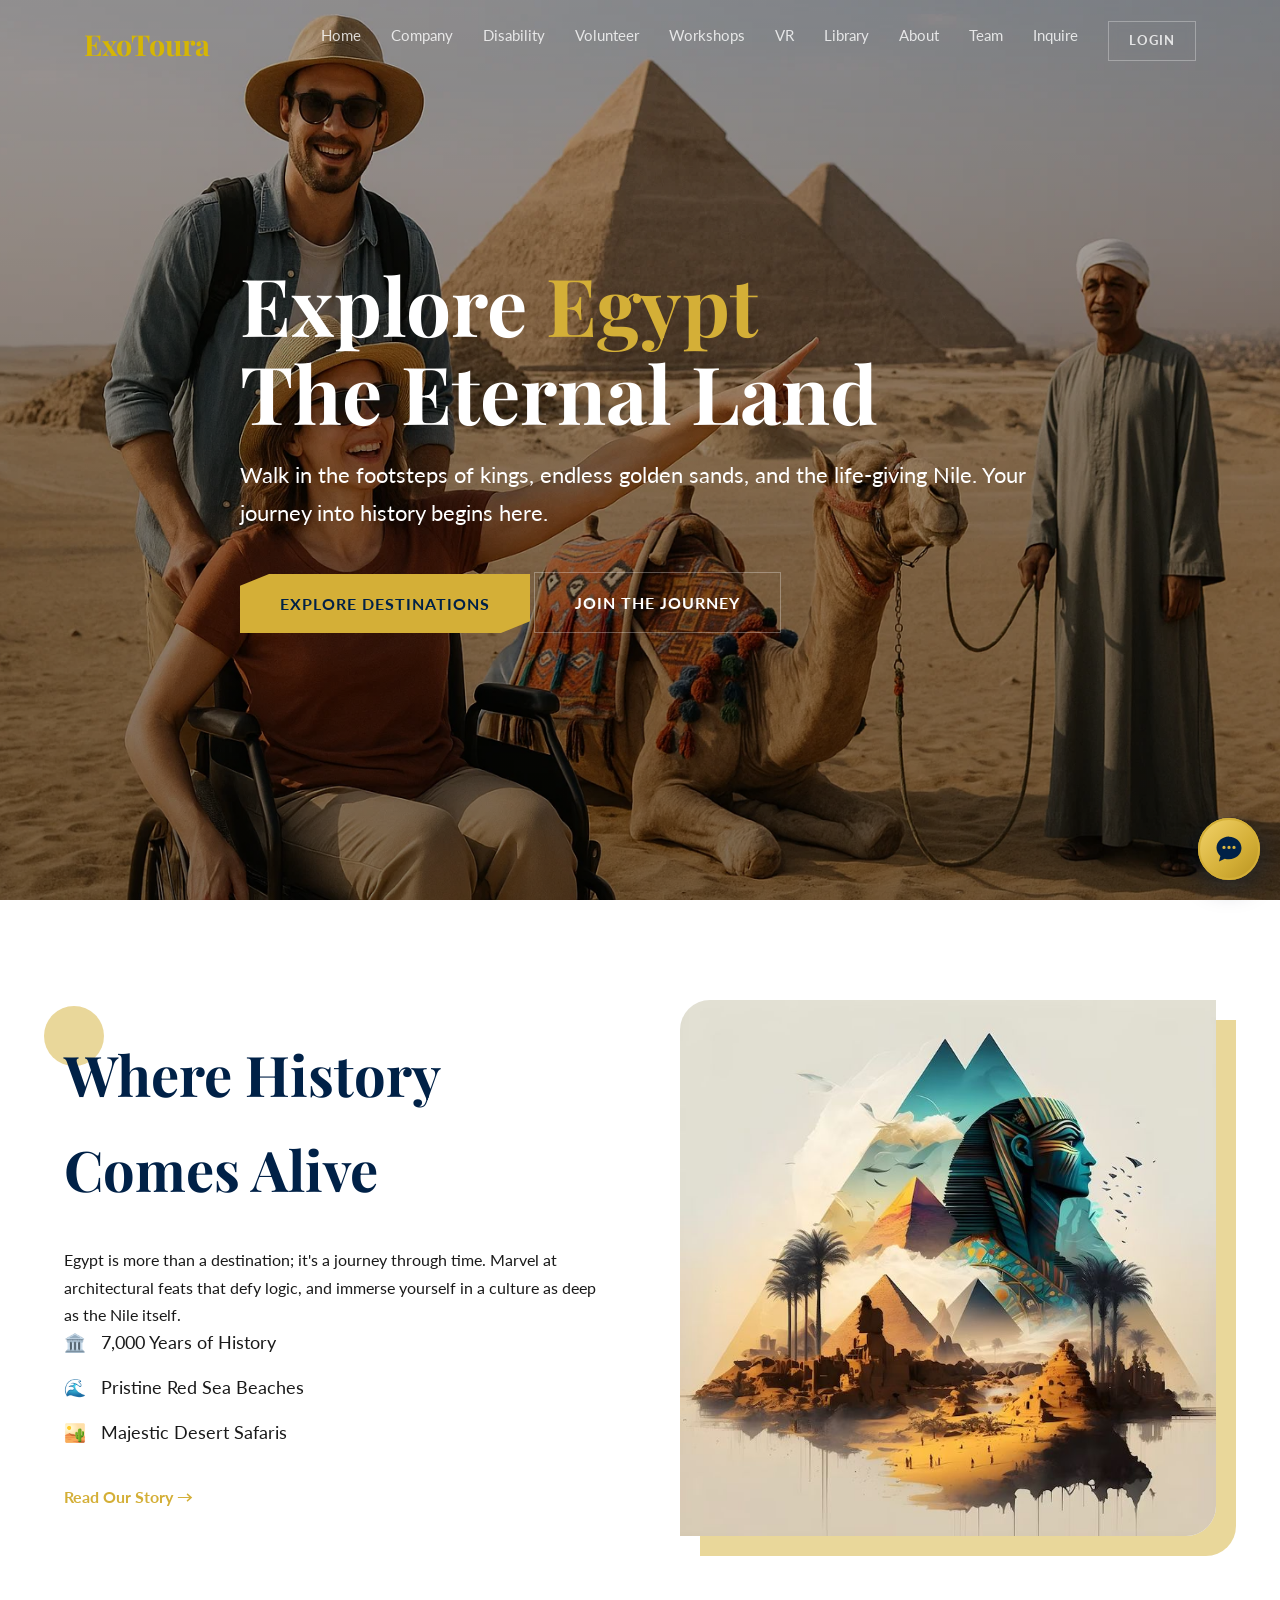
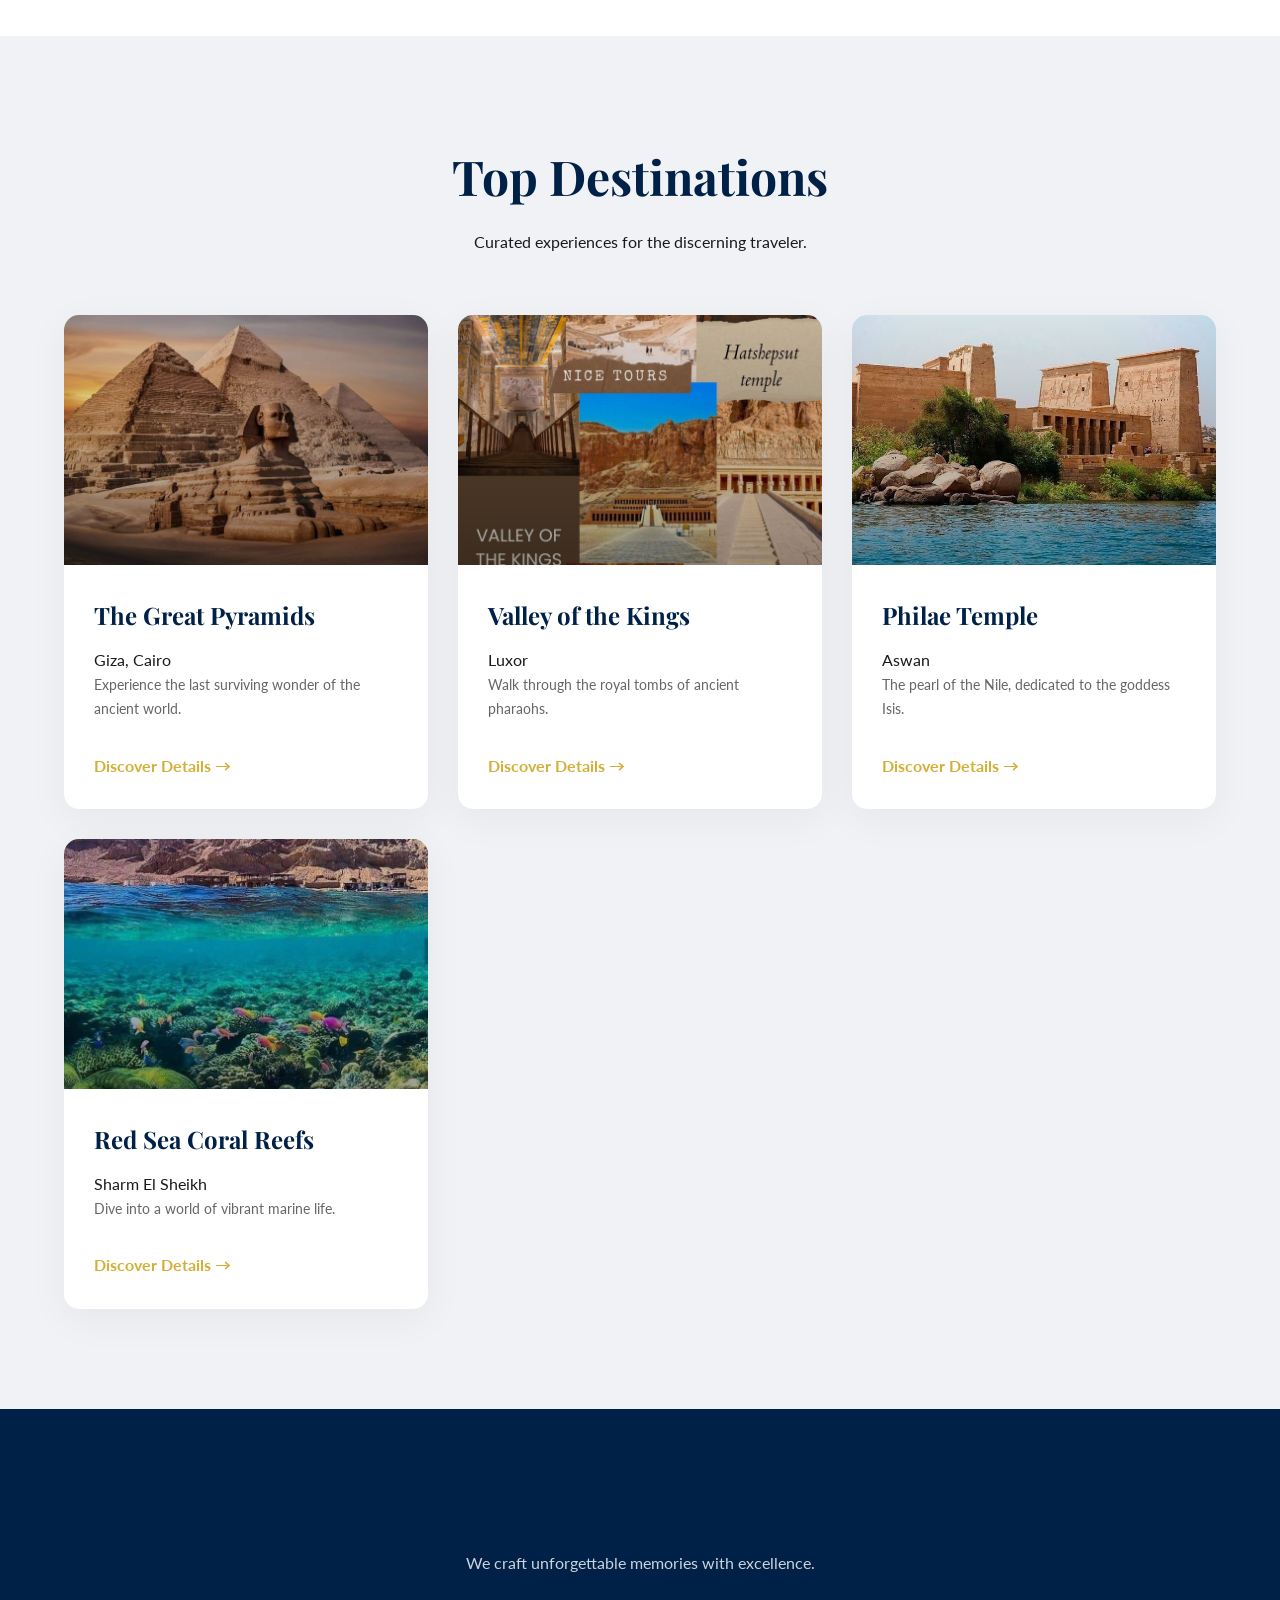
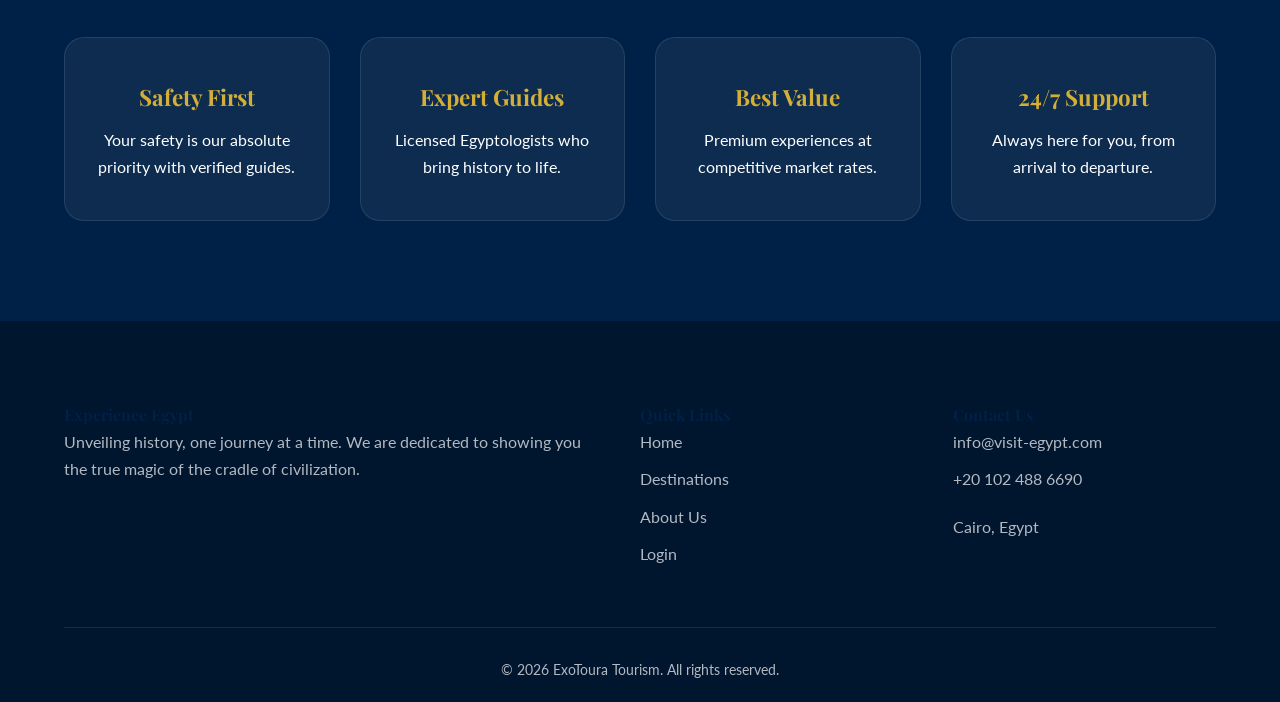
==== html/index.html @ 0049240f "Add Egypt tourism website Upload project source and Vercel deployment configuration.  Co-authored-by" ====
<!DOCTYPE html>
<html lang="en">

<head>
    <meta charset="UTF-8">
    <meta name="viewport" content="width=device-width, initial-scale=1.0">
    <title>Experience Egypt | The Cradle of Civilization</title>
    <meta name="description"
        content="Discover the wonders of Egypt. From the Pyramids of Giza to the pristine beaches of the Red Sea. Plan your unforgettable journey today.">
    <link rel="preconnect" href="https://fonts.googleapis.com">
    <link rel="preconnect" href="https://fonts.gstatic.com" crossorigin>
    <link
        href="https://fonts.googleapis.com/css2?family=Playfair+Display:ital,wght@0,400;0,700;1,400&family=Lato:wght@300;400;700&display=swap"
        rel="stylesheet">
    <link rel="stylesheet" href="nav.css">

<style>
    /* Modern Tourism Project - The Coolest Design */
:root {
    --primary-color: #002147;
    --accent-color: #D4AF37;
    --accent-glow: rgba(212, 175, 55, 0.5);
    --text-light: #f5f1e6;
    --text-dark: #1a1a1a;
    --bg-light: #f9f9f9;
    --glass-bg: rgba(255, 255, 255, 0.1);
    --glass-border: rgba(255, 255, 255, 0.2);
    --font-heading: 'Playfair Display', serif;
    --font-body: 'Lato', sans-serif;
    --transition: all 0.4s cubic-bezier(0.165, 0.84, 0.44, 1);
}

/* Reset & Base */
* {
    margin: 0;
    padding: 0;
    box-sizing: border-box;
}

html {
    scroll-behavior: smooth;
}

body {
    font-family: var(--font-body);
    background-color: var(--bg-light);
    color: var(--text-dark);
    line-height: 1.7;
    overflow-x: hidden;
}

h1,
h2,
h3,
h4 {
    font-family: var(--font-heading);
    color: var(--primary-color);
}

a {
    text-decoration: none;
    color: inherit;
    transition: var(--transition);
}

ul {
    list-style: none;
}

img {
    max-width: 100%;
    display: block;
}

/* Utilities */
.container {
    width: 90%;
    max-width: 1200px;
    margin: 0 auto;
}

.text-gold {
    color: var(--accent-color);
}

.btn {
    display: inline-block;
    padding: 16px 40px;
    font-weight: 700;
    text-transform: uppercase;
    letter-spacing: 1px;
    position: relative;
    overflow: hidden;
    z-index: 1;
    transition: var(--transition);
    border: none;
    cursor: pointer;
}

.btn-primary {
    background: var(--accent-color);
    color: var(--primary-color);
    clip-path: polygon(10% 0, 100% 0, 100% 80%, 90% 100%, 0% 100%, 0% 20%);
}

.btn-primary:hover {
    background: white;
    box-shadow: 0 0 20px var(--accent-glow);
    transform: translateY(-3px);
}

.btn-secondary {
    background: transparent;
    color: white;
    border: 1px solid rgba(255, 255, 255, 0.3);
    backdrop-filter: blur(5px);
}

.btn-secondary:hover {
    background: white;
    color: var(--primary-color);
    transform: translateY(-3px);
}

/* Hero Section */
.hero {
    height: 100vh;
    background: linear-gradient(rgba(0, 0, 0, 0.3), rgba(0, 0, 0, 0.5)), url('../photos/home2.png');
    background-size: cover;
    background-position: center;
    background-attachment: fixed;
    display: flex;
    align-items: center;
    position: relative;
    color: white;
}

.hero-content {
    max-width: 800px;
    z-index: 2;
}

.hero h1 {
    font-size: 5rem;
    line-height: 1.1;
    margin-bottom: 20px;
    opacity: 0;
    transform: translateY(30px);
    animation: fadeInUp 1s forwards 0.5s;
    color: white;
}

.hero p {
    font-size: 1.4rem;
    margin-bottom: 40px;
    opacity: 0;
    transform: translateY(30px);
    animation: fadeInUp 1s forwards 0.8s;
}

.hero-buttons {
    opacity: 0;
    transform: translateY(30px);
    animation: fadeInUp 1s forwards 1.1s;
}

@keyframes fadeInUp {
    to {
        opacity: 1;
        transform: translateY(0);
    }
}

/* About Section */
.about {
    padding: 100px 0;
    background: white;
    position: relative;
    overflow: hidden;
}

.about-grid {
    display: grid;
    grid-template-columns: 1fr 1fr;
    gap: 80px;
    align-items: center;
}

.about-text h2 {
    font-size: 3.5rem;
    margin-bottom: 30px;
    position: relative;
}

.about-text h2::before {
    content: '';
    position: absolute;
    left: -20px;
    top: -20px;
    width: 60px;
    height: 60px;
    background: var(--accent-glow);
    border-radius: 50%;
    z-index: -1;
}

.feature-list li {
    font-size: 1.1rem;
    margin-bottom: 15px;
    display: flex;
    align-items: center;
    gap: 15px;
}

.about-image {
    position: relative;
}

.about-image img {
    border-radius: 30px 0 30px 0;
    box-shadow: 20px 20px 0 var(--accent-glow);
    transition: var(--transition);
}

.about-image:hover img {
    transform: scale(1.02);
    box-shadow: 10px 10px 0 var(--accent-color);
}

/* Destinations - 3D Cards */
.destinations {
    padding: 100px 0;
    background: #f0f2f5;
}

.section-header {
    text-align: center;
    margin-bottom: 60px;
}

.section-header h2 {
    font-size: 3rem;
    margin-bottom: 10px;
}

.destination-grid {
    display: grid;
    grid-template-columns: repeat(auto-fit, minmax(280px, 1fr));
    gap: 30px;
    perspective: 1000px;
}

.card {
    background: white;
    border-radius: 15px;
    overflow: hidden;
    box-shadow: 0 10px 40px rgba(0, 0, 0, 0.05);
    transition: var(--transition);
    transform-style: preserve-3d;
}

.card:hover {
    transform: translateY(-10px) rotateX(2deg);
    box-shadow: 0 20px 50px rgba(0, 0, 0, 0.15);
}

.card-image {
    height: 250px;
    background-size: cover;
    background-position: center;
    position: relative;
}

.card-image::after {
    content: '';
    position: absolute;
    inset: 0;
    background: linear-gradient(to top, rgba(0, 0, 0, 0.6), transparent);
    opacity: 0.6;
}

.card-content {
    padding: 30px;
}

.card h3 {
    font-size: 1.5rem;
    margin-bottom: 10px;
}

.card-link {
    display: inline-flex;
    align-items: center;
    gap: 5px;
    font-weight: 700;
    color: var(--accent-color);
    margin-top: 15px;
}

.card-link:hover {
    gap: 10px;
}

/* Why Choose Us */
.why-us {
    padding: 100px 0;
    background: var(--primary-color);
    color: white;
    text-align: center;
}

.features-grid {
    display: grid;
    grid-template-columns: repeat(auto-fit, minmax(200px, 1fr));
    gap: 30px;
    margin-top: 60px;
}

.feature-card {
    background: rgba(255, 255, 255, 0.05);
    padding: 40px 20px;
    border-radius: 20px;
    border: 1px solid rgba(255, 255, 255, 0.1);
    transition: var(--transition);
}

.feature-card:hover {
    background: rgba(255, 255, 255, 0.1);
    transform: translateY(-5px);
    border-color: var(--accent-color);
}

.feature-card h3 {
    color: var(--accent-color);
    margin-bottom: 10px;
    font-size: 1.4rem;
}

/* Footer */
footer {
    background: #00152e;
    color: rgba(255, 255, 255, 0.7);
    padding: 80px 0 20px;
}

.footer-grid {
    display: grid;
    grid-template-columns: 2fr 1fr 1fr;
    gap: 50px;
    padding-bottom: 50px;
    border-bottom: 1px solid rgba(255, 255, 255, 0.1);
}

.footer h4 {
    color: var(--accent-color);
    margin-bottom: 20px;
    font-size: 1.2rem;
}

.footer-bottom {
    text-align: center;
    padding-top: 30px;
    font-size: 0.9rem;
}

/* Hamburger */
.hamburger {
    display: none;
    cursor: pointer;
}

.bar {
    width: 25px;
    height: 3px;
    background: white;
    margin: 5px 0;
    transition: var(--transition);
}

/* Responsive */
@media (max-width: 768px) {
    .nav-links {
        position: fixed;
        right: -100%;
        top: 0;
        height: 100vh;
        width: 70%;
        background: var(--primary-color);
        flex-direction: column;
        justify-content: center;
        align-items: center;
        transition: var(--transition);
        z-index: 999;
    }

    .nav-active {
        right: 0;
    }

    .hamburger {
        display: block;
        z-index: 1000;
    }

    .about-grid {
        grid-template-columns: 1fr;
    }

    .hero h1 {
        font-size: 3rem;
    }

    .footer-grid {
        grid-template-columns: 1fr;
        gap: 30px;
    }
}

/* Scroll Reveal classes */
.reveal {
    opacity: 0;
    transform: translateY(30px);
    transition: all 0.8s ease;
}

/* Form Styles */
.form-container {
    padding: 120px 0;
    min-height: 100vh;
    display: flex;
    align-items: center;
    justify-content: center;
    background: linear-gradient(rgba(0, 0, 0, 0.5), rgba(0, 0, 0, 0.5)), url('../photos/home2.png');
    background-size: cover;
    background-position: center;
}

.glass-card {
    background: rgba(255, 255, 255, 0.1);
    backdrop-filter: blur(15px);
    border: 1px solid rgba(255, 255, 255, 0.2);
    padding: 50px;
    border-radius: 20px;
    width: 100%;
    max-width: 450px;
    box-shadow: 0 15px 35px rgba(0, 0, 0, 0.2);
    text-align: center;
}

.glass-card h2 {
    color: white;
    margin-bottom: 30px;
    font-size: 2.5rem;
}

.form-group {
    margin-bottom: 20px;
    text-align: left;
}

.form-input {
    width: 100%;
    padding: 15px;
    border-radius: 10px;
    border: 1px solid rgba(255, 255, 255, 0.3);
    background: rgba(255, 255, 255, 0.1);
    color: white;
    font-size: 1rem;
    outline: none;
    transition: var(--transition);
}

.form-input::placeholder {
    color: rgba(255, 255, 255, 0.7);
}

.form-input:focus {
    background: rgba(255, 255, 255, 0.2);
    border-color: var(--accent-color);
}

.form-link {
    display: block;
    margin-top: 20px;
    color: white;
    font-size: 0.9rem;
}

.form-link a {
    color: var(--accent-color);
    font-weight: bold;
}
</style>
<link rel="icon" type="image/png" href="../photos/LOGO.png">
</head>

<body class="home">

    <header>
        <input type="checkbox" id="nav-toggle">
        <nav>
            <div class="logo">ExoToura</div>
            <ul class="nav-links">
                <li><a href="index.html">Home</a></li>
                <li><a href="Company.html">Company</a></li>
                <li><a href="disabilty.html">Disability</a></li>
                <li><a href="volunteers.html">Volunteer</a></li>
                <li><a href="workshop.html">Workshops</a></li>
                <li><a href="vr.html">VR</a></li>
                <li><a href="library.html">Library</a></li>
                <li><a href="about_us.html">About</a></li>
                <li><a href="team.html">Team</a></li>
                <li><a href="contact.html">Inquire</a></li>
                <li><a href="login.html" class="btn btn-secondary"
                        style="padding: 8px 20px; font-size: 0.8rem;">Login</a></li>
            </ul>
        </nav>
        <label for="nav-toggle" class="hamburger">
            <span class="bar"></span>
            <span class="bar"></span>
            <span class="bar"></span>
        </label>
    </header>

    <section id="hero" class="hero">
        <div class="hero-overlay"></div>
        <div class="container hero-content">
            <h1 class="fade-in">Explore <span class="text-gold">Egypt</span><br>The Eternal Land</h1>
            <p class="fade-in delay-1">Walk in the footsteps of kings, endless golden sands, and the life-giving Nile.
                Your journey into history begins here.</p>
            <div class="hero-buttons">
                <a href="project.html" class="btn btn-primary">Explore Destinations</a>
                <a href="login.html" class="btn btn-secondary">Join The Journey</a>
            </div>
        </div>
    </section>

    <section id="about" class="about">
        <div class="container about-grid">
            <div class="about-text reveal">
                <h2>Where History <br>Comes Alive</h2>
                <p>Egypt is more than a destination; it's a journey through time. Marvel at architectural feats that
                    defy logic, and immerse yourself in a culture as deep as the Nile itself.</p>
                <ul class="feature-list">
                    <li><span class="text-gold">🏛️</span> 7,000 Years of History</li>
                    <li><span class="text-gold">🌊</span> Pristine Red Sea Beaches</li>
                    <li><span class="text-gold">🏜️</span> Majestic Desert Safaris</li>
                </ul>
                <a href="about_us.html" class="card-link" style="margin-top: 20px; display: inline-block;">Read Our
                    Story →</a>
            </div>
            <div class="about-image reveal">
                <img src="../photos/egypt.jpeg" alt="Majestic View of Egypt">
            </div>
        </div>
    </section>

    <section id="destinations" class="destinations">
        <div class="container">
            <div class="section-header reveal">
                <h2>Top Destinations</h2>
                <p>Curated experiences for the discerning traveler.</p>
            </div>

            <div class="destination-grid">
                <!-- Card 1 -->
                <div class="card reveal">
                    <div class="card-image" style="background-image:url('../photos/pyramids.jpeg');"></div>
                    <div class="card-content">
                        <h3>The Great Pyramids</h3>
                        <p>Giza, Cairo</p>
                        <p style="font-size: 0.9rem; color: #666; margin-bottom: 15px;">Experience the last surviving
                            wonder of the ancient world.</p>
                        <a href="project.html" class="card-link">Discover Details →</a>
                    </div>
                </div>

                <!-- Card 2 -->
                <div class="card reveal">
                    <div class="card-image" style="background-image:url('../photos/luxor.jpeg');"></div>
                    <div class="card-content">
                        <h3>Valley of the Kings</h3>
                        <p>Luxor</p>
                        <p style="font-size: 0.9rem; color: #666; margin-bottom: 15px;">Walk through the royal tombs of
                            ancient pharaohs.</p>
                        <a href="project.html" class="card-link">Discover Details →</a>
                    </div>
                </div>

                <!-- Card 3 -->
                <div class="card reveal">
                    <div class="card-image" style="background-image:url('../photos/phiala temple.jpeg');"></div>
                    <div class="card-content">
                        <h3>Philae Temple</h3>
                        <p>Aswan</p>
                        <p style="font-size: 0.9rem; color: #666; margin-bottom: 15px;">The pearl of the Nile, dedicated
                            to the goddess Isis.</p>
                        <a href="project.html" class="card-link">Discover Details →</a>
                    </div>
                </div>

                <!-- Card 4 -->
                <div class="card reveal">
                    <div class="card-image" style="background-image:url('../photos/coral reefs.png');"></div>
                    <div class="card-content">
                        <h3>Red Sea Coral Reefs</h3>
                        <p>Sharm El Sheikh</p>
                        <p style="font-size: 0.9rem; color: #666; margin-bottom: 15px;">Dive into a world of vibrant
                            marine life.</p>
                        <a href="project.html" class="card-link">Discover Details →</a>
                    </div>
                </div>
            </div>
        </div>
    </section>

    <section class="why-us">
        <div class="container reveal">
            <h2>Why Choose Us?</h2>
            <p style="opacity: 0.8;">We craft unforgettable memories with excellence.</p>

            <div class="features-grid">
                <div class="feature-card">
                    <h3>Safety First</h3>
                    <p>Your safety is our absolute priority with verified guides.</p>
                </div>
                <div class="feature-card">
                    <h3>Expert Guides</h3>
                    <p>Licensed Egyptologists who bring history to life.</p>
                </div>
                <div class="feature-card">
                    <h3>Best Value</h3>
                    <p>Premium experiences at competitive market rates.</p>
                </div>
                <div class="feature-card">
                    <h3>24/7 Support</h3>
                    <p>Always here for you, from arrival to departure.</p>
                </div>
            </div>
        </div>
    </section>

    <footer>
        <div class="container footer-grid">
            <div>
                <h4>Experience Egypt</h4>
                <p>Unveiling history, one journey at a time. We are dedicated to showing you the true magic of the
                    cradle of civilization.</p>
            </div>
            <div>
                <h4>Quick Links</h4>
                <ul>
                    <li style="margin-bottom: 10px;"><a href="index.html">Home</a></li>
                    <li style="margin-bottom: 10px;"><a href="project.html">Destinations</a></li>
                    <li style="margin-bottom: 10px;"><a href="about_us.html">About Us</a></li>
                    <li style="margin-bottom: 10px;"><a href="login.html">Login</a></li>
                </ul>
            </div>
            <div>
                <h4>Contact Us</h4>
                <p style="margin-bottom: 10px;">info@visit-egypt.com</p>
                <p>+20 102 488 6690</p>
                <p style="margin-top: 20px;">Cairo, Egypt</p>
            </div>
        </div>
        <div class="footer-bottom">
            <p>© 2026 ExoToura Tourism. All rights reserved.</p>
        </div>
    </footer>

    <script src="script.js"></script>
<script src="chatbot.js" defer></script>
</body>

</html>
---- html/nav.css ----
/* ===== NAVBAR STYLES ===== */

html {
    scroll-behavior: smooth;
    scroll-padding-top: 80px;
}

* {
    margin: 0;
    padding: 0;
    box-sizing: border-box;
}

:root {
    --primary-color: #002147;
    --accent-color: #D4AF37;
    --transition: all 0.4s cubic-bezier(0.165, 0.84, 0.44, 1);
    --font-heading: 'Playfair Display', serif;
}

header {
    position: fixed;
    top: 0;
    width: 100%;
    z-index: 1000;
    padding: 20px 0;
    transition: var(--transition);
}

header.scrolled {
    background: rgba(0, 33, 71, 0.85);
    backdrop-filter: blur(10px);
    padding: 10px 0;
    box-shadow: 0 4px 30px rgba(0, 0, 0, 0.1);
}

nav {
    display: flex;
    justify-content: space-between;
    align-items: center;
    width: 90%;
    max-width: 1200px;
    margin: 0 auto;
    padding: 0 20px;
}

.logo {
    font-size: 1.8rem;
    font-weight: 700;
    color: rgb(214, 182, 3);
    font-family: var(--font-heading);
    white-space: nowrap;
}

.nav-links {
    display: flex;
    gap: 30px;
    list-style: none;
}

.nav-links a {
    color: rgba(255, 255, 255, 0.8);
    font-size: 0.95rem;
    position: relative;
    text-decoration: none;
    transition: var(--transition);
}

.nav-links a::after {
    content: '';
    position: absolute;
    width: 0;
    height: 2px;
    bottom: -5px;
    left: 0;
    background-color: var(--accent-color);
    transition: var(--transition);
}

.nav-links a:hover {
    color: var(--accent-color);
}

.nav-links a:hover::after {
    width: 100%;
}

.hamburger {
    display: none;
    cursor: pointer;
    flex-direction: column;
    padding: 1rem;
    margin-right: 1rem;
}

.bar {
    width: 25px;
    height: 3px;
    background-color: white;
    margin: 5px 0;
    transition: all 0.3s ease;
    border-radius: 2px;
}

#nav-toggle {
    display: none;
}

#nav-toggle:checked ~ .nav-links {
    display: flex;
    flex-direction: column;
    position: absolute;
    top: 70px;
    left: 0;
    width: 100%;
    background-color: rgba(139, 107, 35, 0.95);
    padding: 0;
}

#nav-toggle:checked ~ .hamburger .bar:nth-child(1) {
    transform: rotate(-45deg) translate(-8px, 8px);
}

#nav-toggle:checked ~ .hamburger .bar:nth-child(2) {
    opacity: 0;
}

#nav-toggle:checked ~ .hamburger .bar:nth-child(3) {
    transform: rotate(45deg) translate(-8px, -8px);
}

/* ===== MOBILE RESPONSIVE ===== */

@media (max-width: 768px) {
    nav ul {
        padding: 0.5rem 0;
    }

    nav a {
        padding: 0.6rem 1rem;
        font-size: 0.9rem;
    }

    .hamburger {
        display: flex;
    }

    .nav-links {
        display: none;
        flex-direction: column;
        position: absolute;
        top: 100%;
        left: 0;
        width: 100%;
        background-color: rgba(139, 107, 35, 0.98);
        padding: 0;
        gap: 0;
    }

    #nav-toggle:checked ~ .nav-links {
        display: flex;
    }

    .nav-links a {
        width: 100%;
        text-align: left;
        padding: 1rem 1.5rem;
        border-bottom: 1px solid rgba(255, 255, 255, 0.1);
    }

    .nav-links a:hover {
        background-color: rgba(0, 0, 0, 0.2);
    }

    .logo {
        margin-right: auto;
        font-size: 1.2rem;
        padding: 0.5rem 1rem;
    }
}

/* ===== FIXES: readable nav on every page + working mobile menu ===== */
header{background:rgba(0,33,71,.97);position:sticky;top:0}
body.home header{position:fixed;background:transparent}
body.home header.scrolled{background:rgba(0,33,71,.9)}
.nav-links a:focus-visible,.hamburger:focus-visible{outline:2px solid var(--accent-color);outline-offset:3px}
@media (max-width:768px){
  .hamburger{position:absolute;top:50%;right:0;transform:translateY(-50%)}
  header nav{position:relative}
  #nav-toggle:checked ~ nav .nav-links{display:flex;flex-direction:column;position:absolute;top:100%;left:0;right:auto;width:100%;height:auto;background:rgba(0,33,71,.98);padding:.5rem 0;gap:0;z-index:1001}
  #nav-toggle:checked ~ nav .nav-links li{width:100%}
}
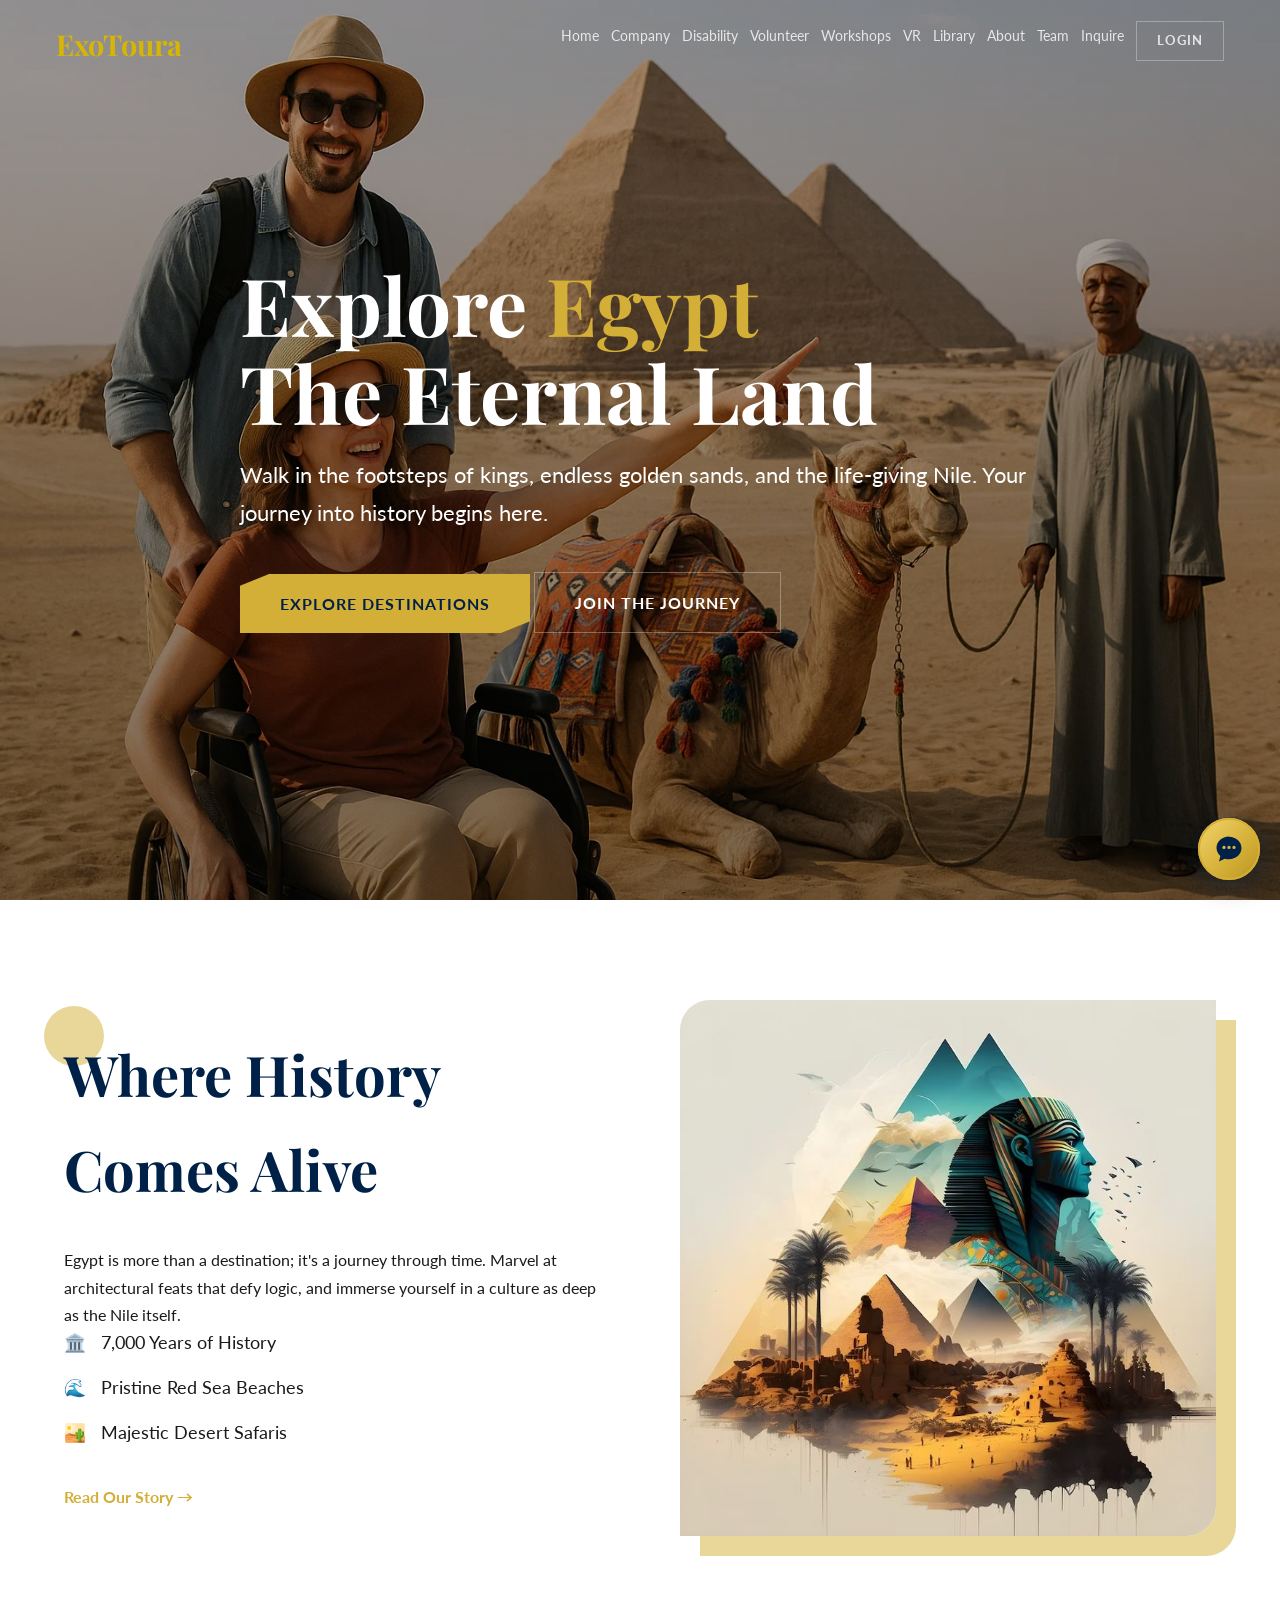
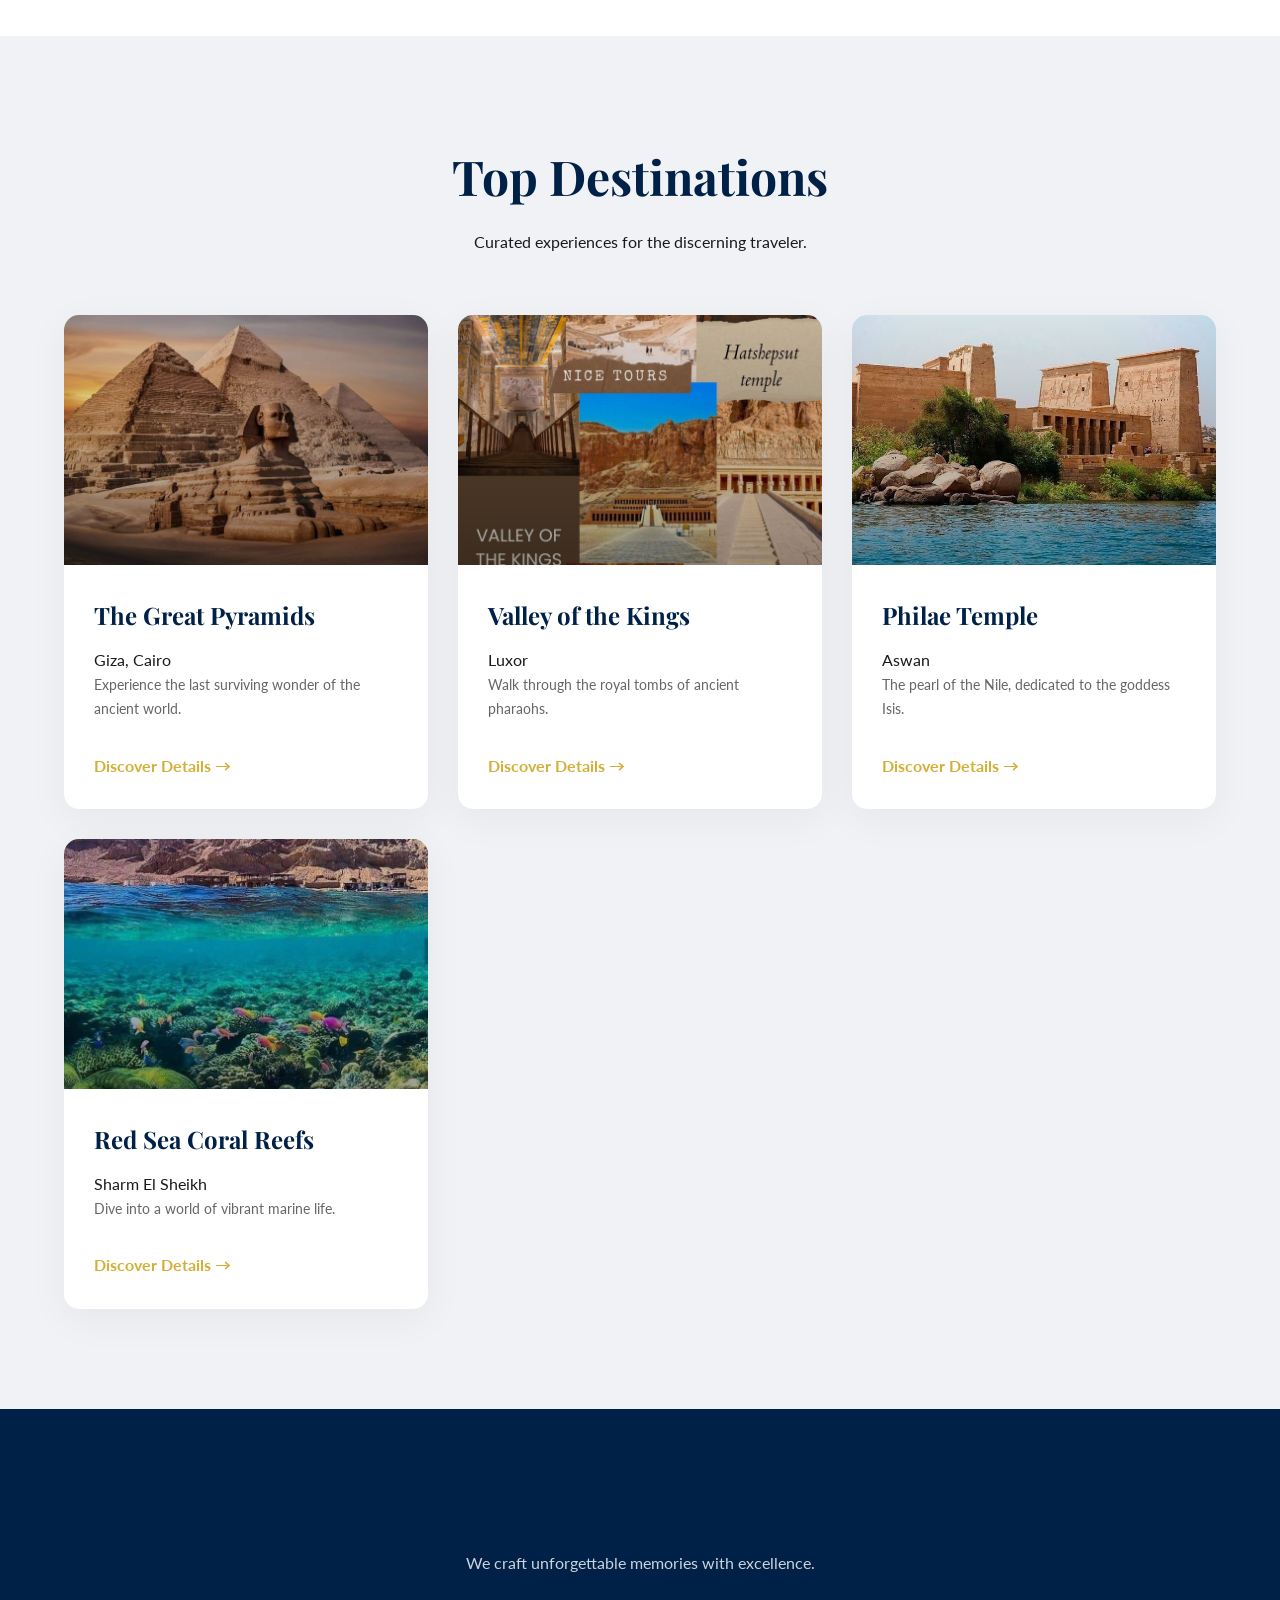
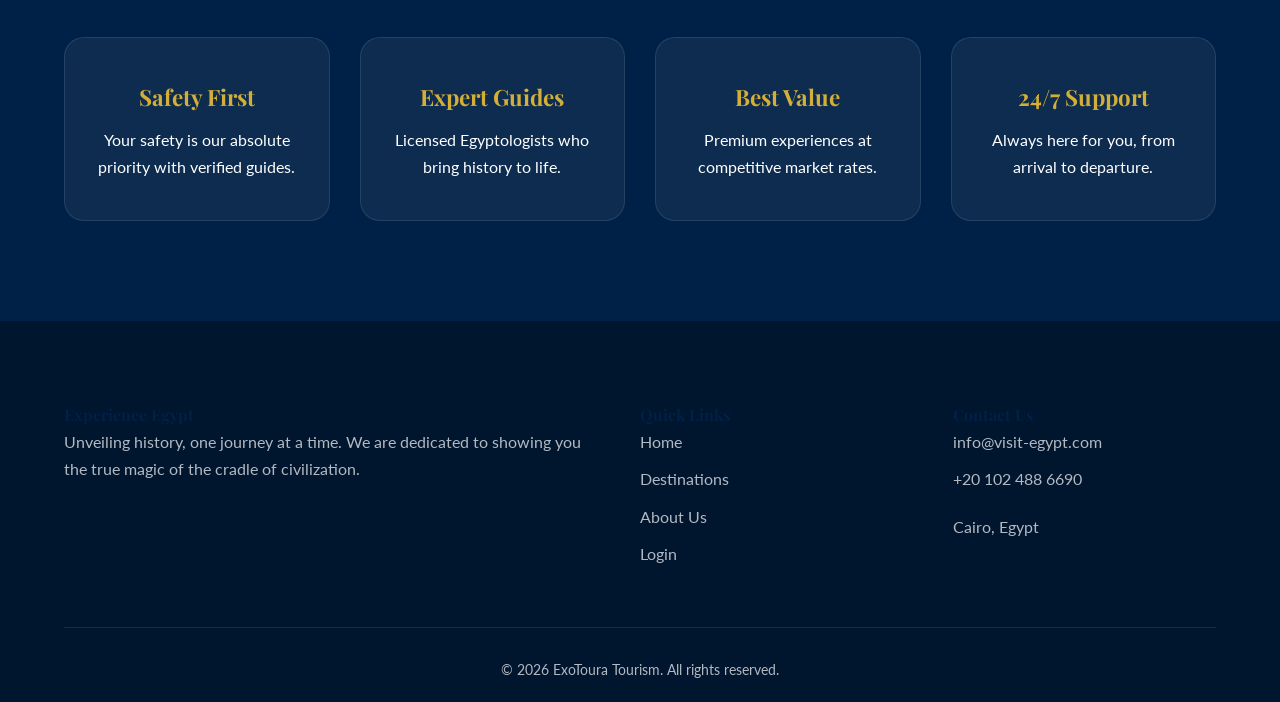
==== commit 5212730f: "Make all site pages responsive Add shared responsive layouts and mobile navigation across all site p" ====
--- a/html/index.html
+++ b/html/index.html
@@ -492,6 +492,7 @@
 }
 </style>
 <link rel="icon" type="image/png" href="../photos/LOGO.png">
+    <link rel="stylesheet" href="responsive.css">
 </head>
 
 <body class="home">
--- a/html/responsive.css
+++ b/html/responsive.css
@@ -0,0 +1,297 @@
+html {
+    max-width: 100%;
+    overflow-x: clip;
+    scroll-padding-top: 80px;
+}
+
+body {
+    max-width: 100%;
+}
+
+img,
+video,
+iframe,
+svg {
+    max-width: 100%;
+}
+
+input,
+select,
+textarea,
+button {
+    max-width: 100%;
+}
+
+@media (min-width: 1201px) and (max-width: 1400px) {
+    header nav {
+        width: 100%;
+        padding: 0 16px;
+    }
+
+    .nav-links {
+        gap: 12px;
+    }
+
+    .nav-links a {
+        font-size: 0.85rem;
+    }
+}
+
+@media (max-width: 1200px) {
+    .hamburger {
+        display: flex;
+    }
+
+    .nav-links {
+        display: none;
+        flex-direction: column;
+        position: absolute;
+        top: 100%;
+        left: 0;
+        width: 100%;
+        background: rgba(0, 33, 71, 0.98);
+        padding: 0.5rem 0;
+        gap: 0;
+        z-index: 1001;
+    }
+
+    #nav-toggle:checked ~ nav .nav-links {
+        display: flex;
+    }
+}
+
+@media (max-width: 768px) {
+    header nav {
+        width: 100%;
+        padding: 0 16px;
+    }
+
+    header .logo {
+        padding-left: 0;
+        font-size: 1.15rem;
+    }
+
+    header .hamburger {
+        padding: 12px;
+        margin: 0;
+    }
+
+    .container,
+    .library {
+        width: calc(100% - 32px);
+    }
+
+    main {
+        max-width: calc(100% - 32px);
+    }
+
+    section,
+    .section {
+        padding: 40px 0;
+    }
+
+    .hero {
+        height: auto;
+        min-height: 55vh;
+        padding: 48px 16px;
+        background-attachment: scroll;
+    }
+
+    .home .hero {
+        min-height: 80vh;
+        padding: 100px 0 48px;
+    }
+
+    .hero h1,
+    .company-header h1 {
+        font-size: clamp(2rem, 9vw, 3rem);
+        line-height: 1.15;
+    }
+
+    .hero p,
+    .company-header p {
+        font-size: clamp(1rem, 4.5vw, 1.25rem);
+    }
+
+    .section-header h2,
+    .section-title,
+    .about-text h2 {
+        font-size: clamp(1.6rem, 7vw, 2.25rem);
+    }
+
+    .about-grid,
+    .about-content,
+    .services-grid,
+    .packages-grid,
+    .testimonials-grid,
+    .destination-grid,
+    .features-grid,
+    .footer-grid,
+    .team-container,
+    .governorates-grid,
+    .section,
+    .cards {
+        grid-template-columns: minmax(0, 1fr);
+    }
+
+    .cards {
+        flex-direction: column;
+    }
+
+    .about-grid,
+    .about-content {
+        gap: 28px;
+    }
+
+    .about-grid,
+    .about-content,
+    .services-grid,
+    .packages-grid,
+    .testimonials-grid,
+    .destination-grid,
+    .features-grid,
+    .footer-grid,
+    .team-container,
+    .governorates-grid,
+    .cards,
+    .workshop,
+    .images,
+    .image-box {
+        min-width: 0;
+    }
+
+    .workshop {
+        flex-direction: column;
+        padding: 16px;
+    }
+
+    .image-box {
+        width: 100%;
+        flex-basis: auto;
+    }
+
+    .image-box img {
+        height: auto;
+        max-height: 220px;
+        object-fit: cover;
+    }
+
+    .images img {
+        width: calc(50% - 8px);
+    }
+
+    .card,
+    .package-card,
+    .service-card,
+    .testimonial-card,
+    .feature-card {
+        min-width: 0;
+    }
+
+    .card-content,
+    .package-content {
+        padding: 20px;
+    }
+
+    .company-header,
+    .header {
+        padding: 40px 16px;
+    }
+
+    .section,
+    main,
+    .login-container {
+        padding: 20px;
+    }
+
+    .login-container {
+        width: calc(100% - 32px);
+        max-width: 400px;
+        margin: 32px auto;
+    }
+
+    body:has(.login-container) {
+        min-height: 100vh;
+    }
+
+    body:has(.login-container) header {
+        position: sticky;
+    }
+
+    .contact .card,
+    form.card,
+    .contact-form,
+    .volunteer-form,
+    .request-box {
+        width: 100%;
+    }
+
+    body:has(form.card) {
+        height: auto;
+        min-height: 100vh;
+    }
+
+    body:has(form.card) .container {
+        padding: 24px 0;
+    }
+
+    table {
+        display: block;
+        width: 100%;
+        overflow-x: auto;
+        -webkit-overflow-scrolling: touch;
+    }
+
+    th,
+    td {
+        padding: 10px 12px;
+    }
+
+    #map {
+        height: min(65vh, 480px);
+    }
+
+    .btn,
+    button {
+        max-width: 100%;
+    }
+
+    .hero-buttons {
+        display: flex;
+        flex-wrap: wrap;
+        gap: 12px;
+    }
+
+    .hero-buttons .btn {
+        padding: 14px 20px;
+    }
+
+    footer {
+        padding: 28px 16px;
+    }
+}
+
+@media (max-width: 420px) {
+    .container,
+    .library {
+        width: calc(100% - 24px);
+    }
+
+    main {
+        max-width: calc(100% - 24px);
+    }
+
+    .section,
+    main,
+    .login-container {
+        padding: 16px;
+    }
+
+    .images img {
+        width: 100%;
+    }
+
+    .feature-list li {
+        align-items: flex-start;
+    }
+}
